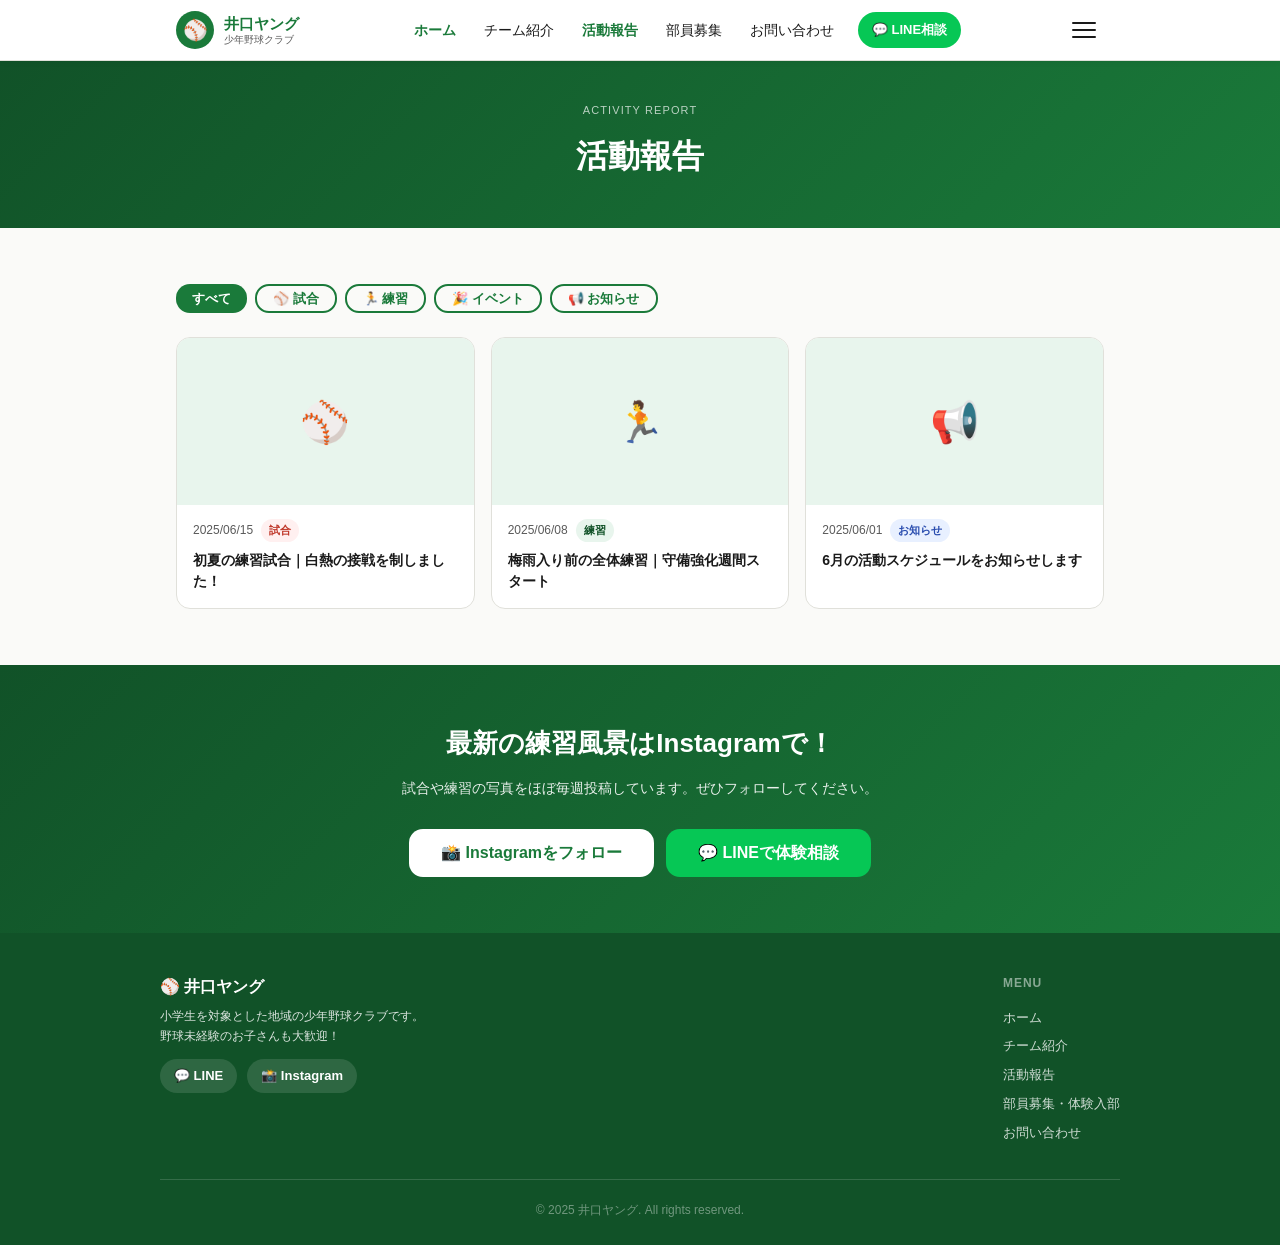
==== news/index.html @ 8ac33194 "Add files via upload" ====
<!DOCTYPE html>
<html lang="ja">
<head>
  <meta charset="UTF-8">
  <meta name="viewport" content="width=device-width, initial-scale=1.0">
  <title>活動報告 | 井口ヤングベースボールクラブ</title>
  <meta name="description" content="井口ヤングベースボールクラブの試合結果・練習風景・イベントの活動報告一覧です。">
  <link rel="stylesheet" href="../css/style.css">
</head>
<body>

<header class="site-header" id="site-header"></header>

<div class="page-hero">
  <p class="label">ACTIVITY REPORT</p>
  <h1>活動報告</h1>
</div>

<section class="section">
  <div class="container">
    <!-- カテゴリフィルター -->
    <div style="display:flex;flex-wrap:wrap;gap:8px;margin-bottom:24px;" id="filter-btns">
      <button class="btn btn-green" style="padding:6px 16px;font-size:13px;" onclick="filterNews('all',this)">すべて</button>
      <button class="btn btn-outline" style="padding:6px 16px;font-size:13px;" onclick="filterNews('試合',this)">⚾ 試合</button>
      <button class="btn btn-outline" style="padding:6px 16px;font-size:13px;" onclick="filterNews('練習',this)">🏃 練習</button>
      <button class="btn btn-outline" style="padding:6px 16px;font-size:13px;" onclick="filterNews('イベント',this)">🎉 イベント</button>
      <button class="btn btn-outline" style="padding:6px 16px;font-size:13px;" onclick="filterNews('お知らせ',this)">📢 お知らせ</button>
    </div>

    <!-- 記事一覧（news-list.js から自動生成） -->
    <div class="news-grid" id="news-auto-list" data-limit="99" data-base=""></div>
  </div>
</section>

<section class="cta-section">
  <h2>最新の練習風景はInstagramで！</h2>
  <p>試合や練習の写真をほぼ毎週投稿しています。ぜひフォローしてください。</p>
  <div class="cta-btns">
    <a class="btn btn-white btn-lg" href="#" data-insta-href>📸 Instagramをフォロー</a>
    <a class="btn btn-line btn-lg" href="#" data-line-href>💬 LINEで体験相談</a>
  </div>
</section>

<footer class="site-footer" id="site-footer"></footer>
<div id="fixed-line"></div>

<script src="../config.js"></script>
<script src="../news-list.js"></script>
<script src="../js/components.js"></script>
<script src="../js/main.js"></script>
<script>
  renderHeader("../");
  renderFooter("../");
  renderFixedLine();

  // カテゴリフィルター
  function filterNews(cat, btn) {
    document.querySelectorAll("#filter-btns button").forEach(b => {
      b.className = "btn btn-outline";
      b.style.cssText = "padding:6px 16px;font-size:13px;";
    });
    btn.className = "btn btn-green";
    btn.style.cssText = "padding:6px 16px;font-size:13px;";

    const cards = document.querySelectorAll("#news-auto-list .news-card");
    cards.forEach(card => {
      if (cat === "all") {
        card.style.display = "";
      } else {
        const badge = card.querySelector(".cat-badge");
        card.style.display = (badge && badge.textContent === cat) ? "" : "none";
      }
    });
  }
</script>
</body>
</html>
---- css/style.css ----
/* =============================================
   メインスタイルシート
   ※ 基本的に触らなくてOKです
   ============================================= */

/* ─── CSS変数（色・フォント） ─────────────────── */
:root {
  --green:       #1a7a3a;
  --green-light: #e8f5ed;
  --green-dark:  #115228;
  --amber:       #f5a100;
  --amber-light: #fff8e6;
  --line-color:  #06C755;
  --insta-grad:  linear-gradient(135deg,#f09433 0%,#e6683c 25%,#dc2743 50%,#cc2366 75%,#bc1888 100%);
  --text:        #1a1a1a;
  --text-muted:  #5a5a5a;
  --border:      #e0e0da;
  --bg:          #fafaf8;
  --white:       #ffffff;
  --radius:      14px;
  --radius-sm:   8px;
  --shadow:      0 2px 12px rgba(0,0,0,.08);
  --shadow-lg:   0 6px 24px rgba(0,0,0,.12);
  --max-w:       960px;
  --font:        "Hiragino Kaku Gothic ProN","Hiragino Sans","Meiryo",sans-serif;
}

/* ─── リセット & ベース ──────────────────────── */
*, *::before, *::after { box-sizing: border-box; margin: 0; padding: 0; }
html { scroll-behavior: smooth; }
body {
  font-family: var(--font);
  font-size: 16px;
  line-height: 1.75;
  color: var(--text);
  background: var(--bg);
  -webkit-font-smoothing: antialiased;
}
img { max-width: 100%; height: auto; display: block; }
a { color: var(--green); text-decoration: none; }
a:hover { text-decoration: underline; }
ul { list-style: none; }

/* ─── レイアウト ─────────────────────────────── */
.container {
  width: 100%;
  max-width: var(--max-w);
  margin: 0 auto;
  padding: 0 16px;
}
.section { padding: 56px 0; }
.section--gray { background: var(--green-light); }
.section--white { background: var(--white); }

/* ─── ヘッダー ───────────────────────────────── */
.site-header {
  position: sticky;
  top: 0;
  z-index: 100;
  background: var(--white);
  border-bottom: 1px solid var(--border);
  box-shadow: 0 1px 6px rgba(0,0,0,.06);
}
.header-inner {
  display: flex;
  align-items: center;
  justify-content: space-between;
  height: 60px;
  padding: 0 16px;
  max-width: var(--max-w);
  margin: 0 auto;
}
.site-logo {
  display: flex;
  align-items: center;
  gap: 10px;
  font-weight: 700;
  font-size: 15px;
  color: var(--green);
  text-decoration: none;
  line-height: 1.3;
}
.site-logo .logo-icon {
  width: 38px;
  height: 38px;
  background: var(--green);
  border-radius: 50%;
  display: flex;
  align-items: center;
  justify-content: center;
  font-size: 20px;
  flex-shrink: 0;
}
.site-logo .logo-sub {
  font-size: 10px;
  font-weight: 400;
  color: var(--text-muted);
  display: block;
}

/* PCナビ */
.global-nav { display: none; }
@media (min-width: 768px) {
  .global-nav {
    display: flex;
    gap: 4px;
    align-items: center;
  }
  .global-nav a {
    padding: 6px 12px;
    border-radius: var(--radius-sm);
    font-size: 14px;
    font-weight: 500;
    color: var(--text);
    transition: background .15s, color .15s;
  }
  .global-nav a:hover { background: var(--green-light); color: var(--green); text-decoration: none; }
  .global-nav a.active { color: var(--green); font-weight: 700; }
  .global-nav .nav-line {
    background: var(--line-color);
    color: #fff;
    padding: 7px 14px;
    border-radius: 20px;
    font-size: 13px;
    font-weight: 700;
    margin-left: 8px;
  }
  .global-nav .nav-line:hover { opacity: .9; text-decoration: none; }
  .hamburger { display: none; }
}

/* ハンバーガー */
.hamburger {
  background: none;
  border: none;
  cursor: pointer;
  padding: 8px;
  display: flex;
  flex-direction: column;
  gap: 5px;
}
.hamburger span {
  display: block;
  width: 24px;
  height: 2px;
  background: var(--text);
  border-radius: 2px;
  transition: all .25s;
}
.hamburger.open span:nth-child(1) { transform: translateY(7px) rotate(45deg); }
.hamburger.open span:nth-child(2) { opacity: 0; }
.hamburger.open span:nth-child(3) { transform: translateY(-7px) rotate(-45deg); }

/* スマホドロワー */
.mobile-nav {
  display: none;
  background: var(--white);
  border-top: 1px solid var(--border);
  padding: 12px 0 20px;
}
.mobile-nav.open { display: block; }
.mobile-nav a {
  display: block;
  padding: 12px 20px;
  font-size: 15px;
  font-weight: 500;
  color: var(--text);
  border-bottom: 1px solid var(--border);
}
.mobile-nav a:last-child { border-bottom: none; }
.mobile-nav .nav-line {
  margin: 12px 16px 0;
  display: block;
  background: var(--line-color);
  color: #fff;
  text-align: center;
  border-radius: var(--radius);
  padding: 12px;
  font-weight: 700;
  font-size: 15px;
}

/* ─── ヒーローバナー ─────────────────────────── */
.hero {
  background: linear-gradient(135deg, var(--green-dark) 0%, var(--green) 60%, #2d9e52 100%);
  color: #fff;
  padding: 64px 16px 72px;
  text-align: center;
  position: relative;
  overflow: hidden;
}
.hero::before {
  content: "⚾";
  position: absolute;
  font-size: 200px;
  opacity: .05;
  right: -20px;
  top: -20px;
  line-height: 1;
}
.hero-tag {
  display: inline-block;
  background: rgba(255,255,255,.2);
  border-radius: 20px;
  padding: 4px 14px;
  font-size: 12px;
  font-weight: 700;
  margin-bottom: 16px;
  letter-spacing: .06em;
}
.hero h1 {
  font-size: clamp(22px, 5vw, 36px);
  font-weight: 700;
  line-height: 1.4;
  margin-bottom: 16px;
  white-space: pre-line;
}
.hero p {
  font-size: 15px;
  opacity: .9;
  margin-bottom: 28px;
  line-height: 1.7;
}
.hero-btns {
  display: flex;
  flex-direction: column;
  gap: 12px;
  align-items: center;
}
@media (min-width: 480px) {
  .hero-btns { flex-direction: row; justify-content: center; }
}

/* ─── ボタン ─────────────────────────────────── */
.btn {
  display: inline-flex;
  align-items: center;
  justify-content: center;
  gap: 6px;
  padding: 13px 24px;
  border-radius: var(--radius);
  font-size: 15px;
  font-weight: 700;
  cursor: pointer;
  border: none;
  transition: transform .15s, box-shadow .15s, opacity .15s;
  text-decoration: none;
  line-height: 1;
}
.btn:hover { transform: translateY(-2px); box-shadow: var(--shadow-lg); text-decoration: none; }
.btn:active { transform: translateY(0); }
.btn-white { background: #fff; color: var(--green); }
.btn-amber { background: var(--amber); color: #fff; }
.btn-line  { background: var(--line-color); color: #fff; }
.btn-green { background: var(--green); color: #fff; }
.btn-outline { background: transparent; border: 2px solid currentColor; color: var(--green); }
.btn-lg { padding: 16px 32px; font-size: 16px; border-radius: var(--radius); }
.btn-full { width: 100%; }

/* ─── セクション見出し ───────────────────────── */
.section-head {
  text-align: center;
  margin-bottom: 36px;
}
.section-head h2 {
  font-size: clamp(20px, 4vw, 28px);
  font-weight: 700;
  color: var(--green-dark);
  margin-bottom: 8px;
}
.section-head p {
  font-size: 14px;
  color: var(--text-muted);
}
.section-head .label {
  display: inline-block;
  font-size: 11px;
  font-weight: 700;
  letter-spacing: .1em;
  color: var(--green);
  margin-bottom: 6px;
}

/* ─── ニュースカード ─────────────────────────── */
.news-grid {
  display: grid;
  gap: 16px;
}
@media (min-width: 600px) { .news-grid { grid-template-columns: repeat(2, 1fr); } }
@media (min-width: 900px) { .news-grid { grid-template-columns: repeat(3, 1fr); } }

.news-card {
  background: var(--white);
  border-radius: var(--radius);
  border: 1px solid var(--border);
  overflow: hidden;
  transition: transform .15s, box-shadow .15s;
  text-decoration: none;
  color: var(--text);
  display: flex;
  flex-direction: column;
}
.news-card:hover { transform: translateY(-3px); box-shadow: var(--shadow-lg); text-decoration: none; }
.news-card-thumb {
  width: 100%;
  aspect-ratio: 16/9;
  background: var(--green-light);
  display: flex;
  align-items: center;
  justify-content: center;
  font-size: 40px;
  overflow: hidden;
}
.news-card-thumb img { width: 100%; height: 100%; object-fit: cover; }
.news-card-body { padding: 14px 16px 16px; flex: 1; display: flex; flex-direction: column; }
.news-card-meta {
  display: flex;
  align-items: center;
  gap: 8px;
  margin-bottom: 8px;
}
.news-card-date { font-size: 12px; color: var(--text-muted); }
.cat-badge {
  font-size: 11px;
  font-weight: 700;
  padding: 2px 8px;
  border-radius: 20px;
}
.cat-試合    { background: #fff0f0; color: #c0392b; }
.cat-練習    { background: var(--green-light); color: var(--green-dark); }
.cat-イベント { background: #fff8e6; color: #8a5c00; }
.cat-お知らせ { background: #e8f0ff; color: #2a4daf; }
.news-card-title {
  font-size: 14px;
  font-weight: 700;
  line-height: 1.5;
  flex: 1;
}

/* ─── SNSバナーエリア ────────────────────────── */
.sns-area { padding: 48px 16px; background: var(--white); }
.sns-area h2 {
  text-align: center;
  font-size: 18px;
  font-weight: 700;
  color: var(--text);
  margin-bottom: 20px;
}
.sns-grid {
  display: grid;
  gap: 14px;
  max-width: 640px;
  margin: 0 auto;
}
@media (min-width: 580px) { .sns-grid { grid-template-columns: repeat(2, 1fr); } }

.sns-card {
  display: block;
  border-radius: var(--radius);
  padding: 28px 20px;
  color: #fff;
  text-align: center;
  text-decoration: none;
  transition: transform .2s, box-shadow .2s;
}
.sns-card:hover { transform: translateY(-4px); box-shadow: var(--shadow-lg); text-decoration: none; }
.sns-card--line { background: var(--line-color); }
.sns-card--insta { background: var(--insta-grad); }
.sns-card .icon { font-size: 36px; margin-bottom: 8px; }
.sns-card .sub  { font-size: 10px; opacity: .85; font-weight: 600; margin-bottom: 4px; letter-spacing: .05em; }
.sns-card .main { font-size: 15px; font-weight: 700; line-height: 1.4; margin-bottom: 14px; }
.sns-card .cta  {
  display: inline-block;
  background: #fff;
  border-radius: 10px;
  padding: 8px 20px;
  font-size: 13px;
  font-weight: 700;
}
.sns-card--line  .cta { color: var(--line-color); }
.sns-card--insta .cta { color: #e6683c; }

/* ─── 固定LINEボタン（スマホのみ） ──────────── */
.fixed-line {
  position: fixed;
  bottom: 20px;
  right: 16px;
  z-index: 200;
  display: flex;
  align-items: center;
  gap: 8px;
  background: var(--line-color);
  color: #fff;
  font-weight: 700;
  font-size: 14px;
  padding: 12px 18px;
  border-radius: 30px;
  box-shadow: 0 4px 16px rgba(6,199,85,.4);
  text-decoration: none;
  transition: transform .15s, box-shadow .15s;
}
.fixed-line:hover { transform: translateY(-2px); text-decoration: none; }
@media (min-width: 768px) { .fixed-line { display: none; } }

/* ─── チーム紹介カード ───────────────────────── */
.value-grid {
  display: grid;
  gap: 16px;
}
@media (min-width: 600px) { .value-grid { grid-template-columns: repeat(3, 1fr); } }
.value-card {
  background: var(--white);
  border-radius: var(--radius);
  padding: 24px 20px;
  text-align: center;
  border: 1px solid var(--border);
}
.value-card .v-icon { font-size: 40px; margin-bottom: 12px; }
.value-card h3 { font-size: 16px; font-weight: 700; margin-bottom: 8px; color: var(--green-dark); }
.value-card p  { font-size: 13px; color: var(--text-muted); line-height: 1.7; }

/* ─── Q&Aアコーディオン ─────────────────────── */
.faq-list { max-width: 720px; margin: 0 auto; display: flex; flex-direction: column; gap: 10px; }
.faq-item {
  background: var(--white);
  border: 1px solid var(--border);
  border-radius: var(--radius-sm);
  overflow: hidden;
}
.faq-q {
  width: 100%;
  background: none;
  border: none;
  padding: 16px 20px;
  text-align: left;
  font-size: 15px;
  font-weight: 700;
  cursor: pointer;
  display: flex;
  align-items: center;
  gap: 10px;
  color: var(--green-dark);
}
.faq-q .q-mark { color: var(--green); font-size: 18px; flex-shrink: 0; }
.faq-q .arrow { margin-left: auto; font-size: 18px; transition: transform .25s; flex-shrink: 0; }
.faq-q[aria-expanded="true"] .arrow { transform: rotate(180deg); }
.faq-a {
  display: none;
  padding: 0 20px 16px 48px;
  font-size: 14px;
  color: var(--text-muted);
  line-height: 1.8;
}
.faq-a.open { display: block; }

/* ─── フロー（体験入部の流れ） ───────────────── */
.flow-steps {
  display: flex;
  flex-direction: column;
  gap: 0;
  max-width: 600px;
  margin: 0 auto;
}
.flow-step {
  display: flex;
  gap: 16px;
  position: relative;
}
.flow-step:not(:last-child)::after {
  content: "";
  position: absolute;
  left: 19px;
  top: 42px;
  bottom: 0;
  width: 2px;
  background: var(--green-light);
}
.flow-num {
  width: 40px;
  height: 40px;
  background: var(--green);
  color: #fff;
  border-radius: 50%;
  display: flex;
  align-items: center;
  justify-content: center;
  font-weight: 700;
  font-size: 16px;
  flex-shrink: 0;
}
.flow-body { padding: 8px 0 28px; }
.flow-body h3 { font-size: 15px; font-weight: 700; margin-bottom: 4px; }
.flow-body p  { font-size: 13px; color: var(--text-muted); line-height: 1.7; }

/* ─── CTAセクション ──────────────────────────── */
.cta-section {
  background: linear-gradient(135deg, var(--green-dark) 0%, var(--green) 100%);
  padding: 56px 16px;
  text-align: center;
  color: #fff;
}
.cta-section h2 { font-size: clamp(18px, 4vw, 26px); font-weight: 700; margin-bottom: 10px; }
.cta-section p  { font-size: 14px; opacity: .9; margin-bottom: 28px; line-height: 1.7; }
.cta-btns { display: flex; flex-direction: column; gap: 12px; align-items: center; }
@media (min-width: 480px) { .cta-btns { flex-direction: row; justify-content: center; } }

/* ─── 記事ページ ─────────────────────────────── */
.article-wrap { max-width: 720px; margin: 0 auto; padding: 40px 16px 80px; }
.article-header { margin-bottom: 28px; }
.article-header h1 { font-size: clamp(20px, 4vw, 28px); font-weight: 700; line-height: 1.4; margin-top: 10px; }
.article-meta { display: flex; gap: 10px; align-items: center; flex-wrap: wrap; margin-bottom: 8px; }
.article-body { font-size: 15px; line-height: 1.85; }
.article-body h2 { font-size: 20px; font-weight: 700; margin: 36px 0 12px; padding-bottom: 8px; border-bottom: 2px solid var(--green-light); color: var(--green-dark); }
.article-body h3 { font-size: 17px; font-weight: 700; margin: 28px 0 8px; color: var(--green-dark); }
.article-body p  { margin-bottom: 16px; }
.article-body img { border-radius: var(--radius-sm); margin: 20px 0; }
.article-body .highlight {
  background: var(--green-light);
  border-left: 4px solid var(--green);
  padding: 14px 18px;
  border-radius: 0 var(--radius-sm) var(--radius-sm) 0;
  margin: 24px 0;
  font-weight: 700;
}
.article-footer { margin-top: 40px; padding-top: 24px; border-top: 1px solid var(--border); }
.back-link { font-size: 14px; color: var(--text-muted); }

/* ─── お問い合わせフォーム ───────────────────── */
.contact-form { max-width: 600px; margin: 0 auto; }
.form-group { margin-bottom: 20px; }
.form-group label { display: block; font-size: 14px; font-weight: 700; margin-bottom: 6px; }
.form-group input, .form-group textarea, .form-group select {
  width: 100%;
  padding: 12px 14px;
  border: 1px solid var(--border);
  border-radius: var(--radius-sm);
  font-size: 15px;
  font-family: var(--font);
  background: var(--white);
  transition: border-color .15s;
}
.form-group input:focus, .form-group textarea:focus {
  outline: none;
  border-color: var(--green);
  box-shadow: 0 0 0 3px var(--green-light);
}
.form-group textarea { min-height: 140px; resize: vertical; }
.required { color: #e53e3e; font-size: 12px; margin-left: 4px; }

/* ─── フッター ───────────────────────────────── */
.site-footer {
  background: var(--green-dark);
  color: rgba(255,255,255,.85);
  padding: 40px 16px 24px;
}
.footer-inner {
  max-width: var(--max-w);
  margin: 0 auto;
}
.footer-top {
  display: flex;
  flex-direction: column;
  gap: 24px;
  margin-bottom: 32px;
}
@media (min-width: 600px) { .footer-top { flex-direction: row; justify-content: space-between; } }
.footer-brand .brand-name { font-size: 16px; font-weight: 700; color: #fff; margin-bottom: 6px; }
.footer-brand p { font-size: 12px; line-height: 1.7; }
.footer-nav-title { font-size: 12px; font-weight: 700; letter-spacing: .08em; color: rgba(255,255,255,.5); margin-bottom: 10px; }
.footer-nav a {
  display: block;
  font-size: 13px;
  color: rgba(255,255,255,.8);
  padding: 3px 0;
  transition: color .15s;
}
.footer-nav a:hover { color: #fff; text-decoration: none; }
.footer-sns { display: flex; gap: 10px; margin-top: 12px; }
.footer-sns a {
  display: inline-flex;
  align-items: center;
  gap: 6px;
  background: rgba(255,255,255,.12);
  color: #fff;
  border-radius: 20px;
  padding: 6px 14px;
  font-size: 13px;
  font-weight: 600;
  transition: background .15s;
}
.footer-sns a:hover { background: rgba(255,255,255,.2); text-decoration: none; }
.footer-bottom {
  border-top: 1px solid rgba(255,255,255,.15);
  padding-top: 20px;
  font-size: 12px;
  color: rgba(255,255,255,.4);
  text-align: center;
}

/* ─── ページヘッダー（各下層ページ） ────────── */
.page-hero {
  background: linear-gradient(135deg, var(--green-dark), var(--green));
  color: #fff;
  padding: 40px 16px 44px;
  text-align: center;
}
.page-hero .label { font-size: 11px; opacity: .7; letter-spacing: .1em; margin-bottom: 8px; }
.page-hero h1 { font-size: clamp(22px, 5vw, 32px); font-weight: 700; }

/* ─── テーブル ───────────────────────────────── */
.info-table { width: 100%; border-collapse: collapse; font-size: 14px; }
.info-table th, .info-table td { padding: 12px 16px; border-bottom: 1px solid var(--border); text-align: left; vertical-align: top; }
.info-table th { width: 120px; font-weight: 700; color: var(--green-dark); white-space: nowrap; background: var(--green-light); }
.info-table tr:last-child th, .info-table tr:last-child td { border-bottom: none; }

/* ─── ユーティリティ ─────────────────────────── */
.text-center { text-align: center; }
.mt-8  { margin-top:  8px; }
.mt-16 { margin-top: 16px; }
.mt-24 { margin-top: 24px; }
.mt-32 { margin-top: 32px; }
.mb-8  { margin-bottom:  8px; }
.mb-16 { margin-bottom: 16px; }
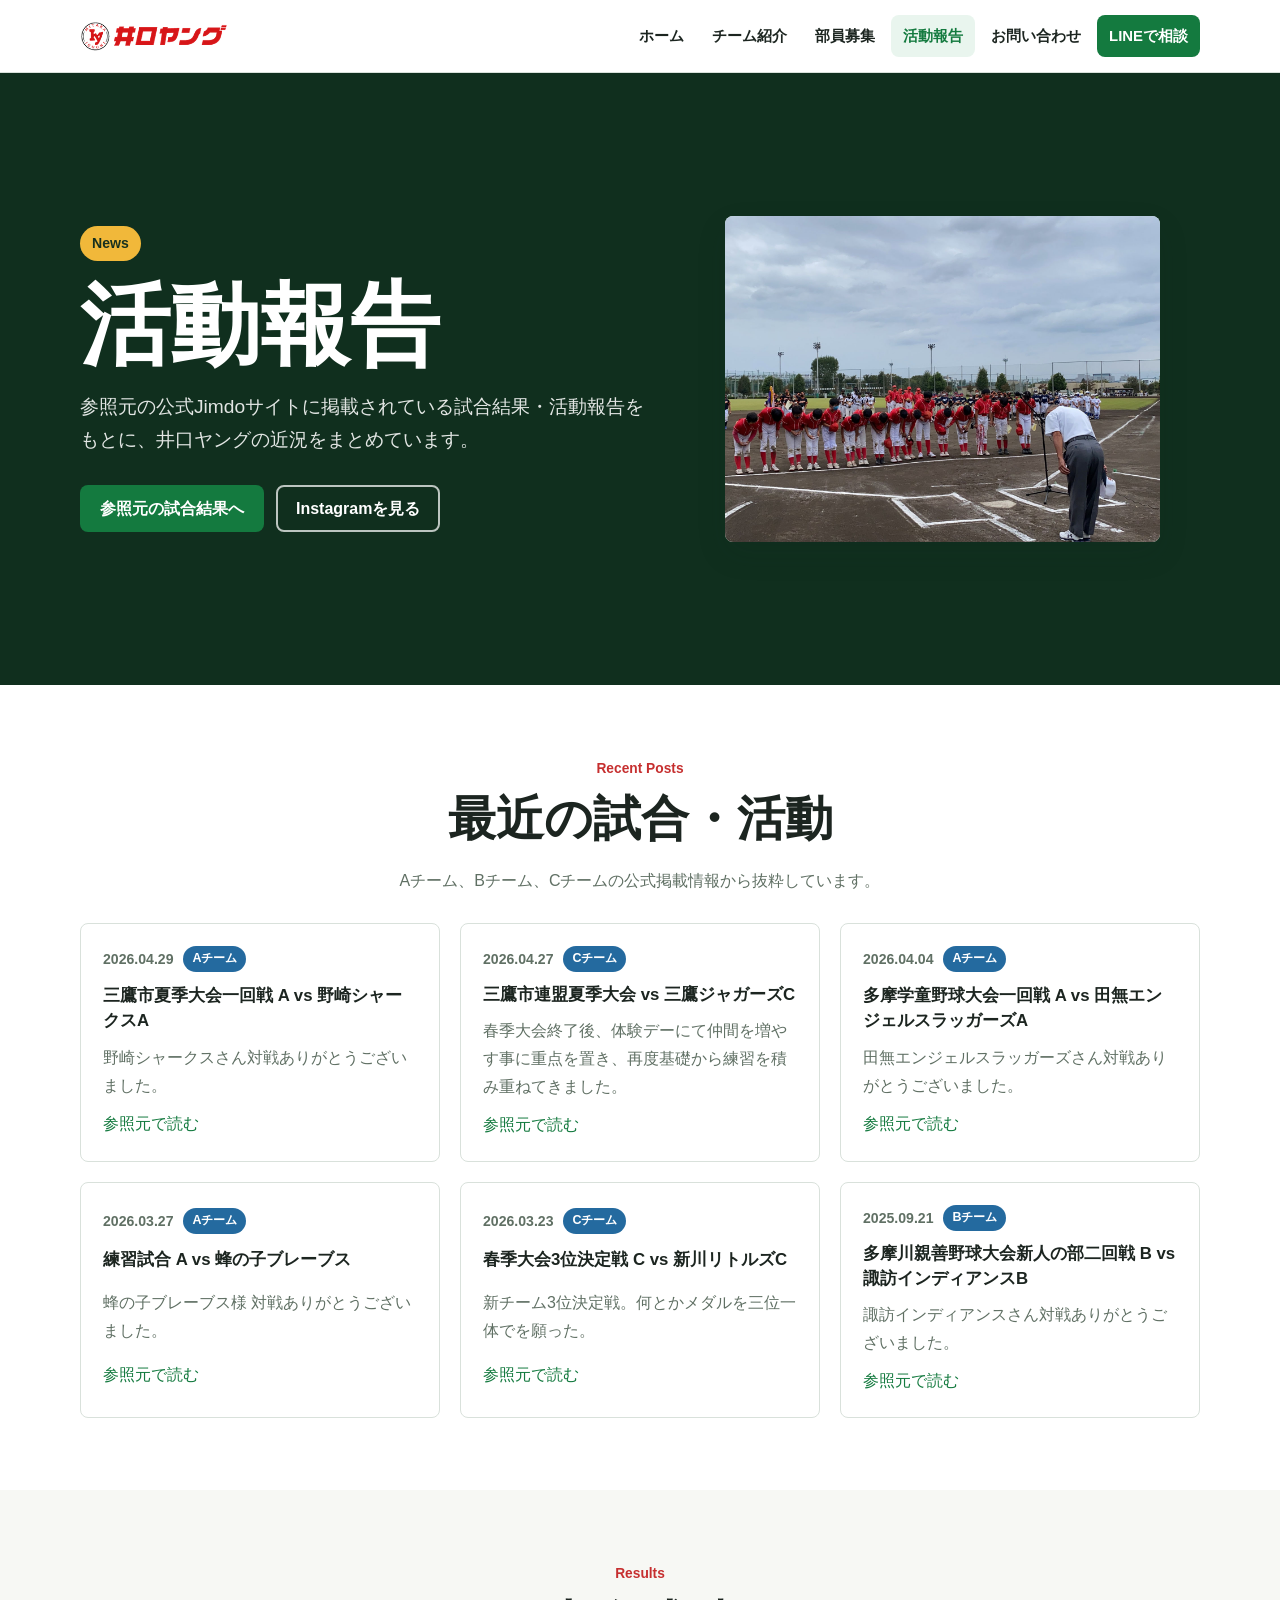
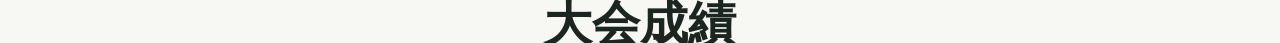
==== commit da848c27: "Add files via upload" ====
--- a/news/index.html
+++ b/news/index.html
@@ -1,77 +1,13 @@
-<!DOCTYPE html>
+<!doctype html>
 <html lang="ja">
 <head>
-  <meta charset="UTF-8">
-  <meta name="viewport" content="width=device-width, initial-scale=1.0">
-  <title>活動報告 | 井口ヤングベースボールクラブ</title>
-  <meta name="description" content="井口ヤングベースボールクラブの試合結果・練習風景・イベントの活動報告一覧です。">
-  <link rel="stylesheet" href="../css/style.css">
+  <meta charset="utf-8">
+  <meta name="viewport" content="width=device-width, initial-scale=1">
+  <title>活動報告｜井口ヤング</title>
+  <meta http-equiv="refresh" content="0; url=../news.html">
+  <link rel="canonical" href="../news.html">
 </head>
 <body>
-
-<header class="site-header" id="site-header"></header>
-
-<div class="page-hero">
-  <p class="label">ACTIVITY REPORT</p>
-  <h1>活動報告</h1>
-</div>
-
-<section class="section">
-  <div class="container">
-    <!-- カテゴリフィルター -->
-    <div style="display:flex;flex-wrap:wrap;gap:8px;margin-bottom:24px;" id="filter-btns">
-      <button class="btn btn-green" style="padding:6px 16px;font-size:13px;" onclick="filterNews('all',this)">すべて</button>
-      <button class="btn btn-outline" style="padding:6px 16px;font-size:13px;" onclick="filterNews('試合',this)">⚾ 試合</button>
-      <button class="btn btn-outline" style="padding:6px 16px;font-size:13px;" onclick="filterNews('練習',this)">🏃 練習</button>
-      <button class="btn btn-outline" style="padding:6px 16px;font-size:13px;" onclick="filterNews('イベント',this)">🎉 イベント</button>
-      <button class="btn btn-outline" style="padding:6px 16px;font-size:13px;" onclick="filterNews('お知らせ',this)">📢 お知らせ</button>
-    </div>
-
-    <!-- 記事一覧（news-list.js から自動生成） -->
-    <div class="news-grid" id="news-auto-list" data-limit="99" data-base=""></div>
-  </div>
-</section>
-
-<section class="cta-section">
-  <h2>最新の練習風景はInstagramで！</h2>
-  <p>試合や練習の写真をほぼ毎週投稿しています。ぜひフォローしてください。</p>
-  <div class="cta-btns">
-    <a class="btn btn-white btn-lg" href="#" data-insta-href>📸 Instagramをフォロー</a>
-    <a class="btn btn-line btn-lg" href="#" data-line-href>💬 LINEで体験相談</a>
-  </div>
-</section>
-
-<footer class="site-footer" id="site-footer"></footer>
-<div id="fixed-line"></div>
-
-<script src="../config.js"></script>
-<script src="../news-list.js"></script>
-<script src="../js/components.js"></script>
-<script src="../js/main.js"></script>
-<script>
-  renderHeader("../");
-  renderFooter("../");
-  renderFixedLine();
-
-  // カテゴリフィルター
-  function filterNews(cat, btn) {
-    document.querySelectorAll("#filter-btns button").forEach(b => {
-      b.className = "btn btn-outline";
-      b.style.cssText = "padding:6px 16px;font-size:13px;";
-    });
-    btn.className = "btn btn-green";
-    btn.style.cssText = "padding:6px 16px;font-size:13px;";
-
-    const cards = document.querySelectorAll("#news-auto-list .news-card");
-    cards.forEach(card => {
-      if (cat === "all") {
-        card.style.display = "";
-      } else {
-        const badge = card.querySelector(".cat-badge");
-        card.style.display = (badge && badge.textContent === cat) ? "" : "none";
-      }
-    });
-  }
-</script>
+  <p><a href="../news.html">活動報告ページへ移動します</a></p>
 </body>
 </html>
